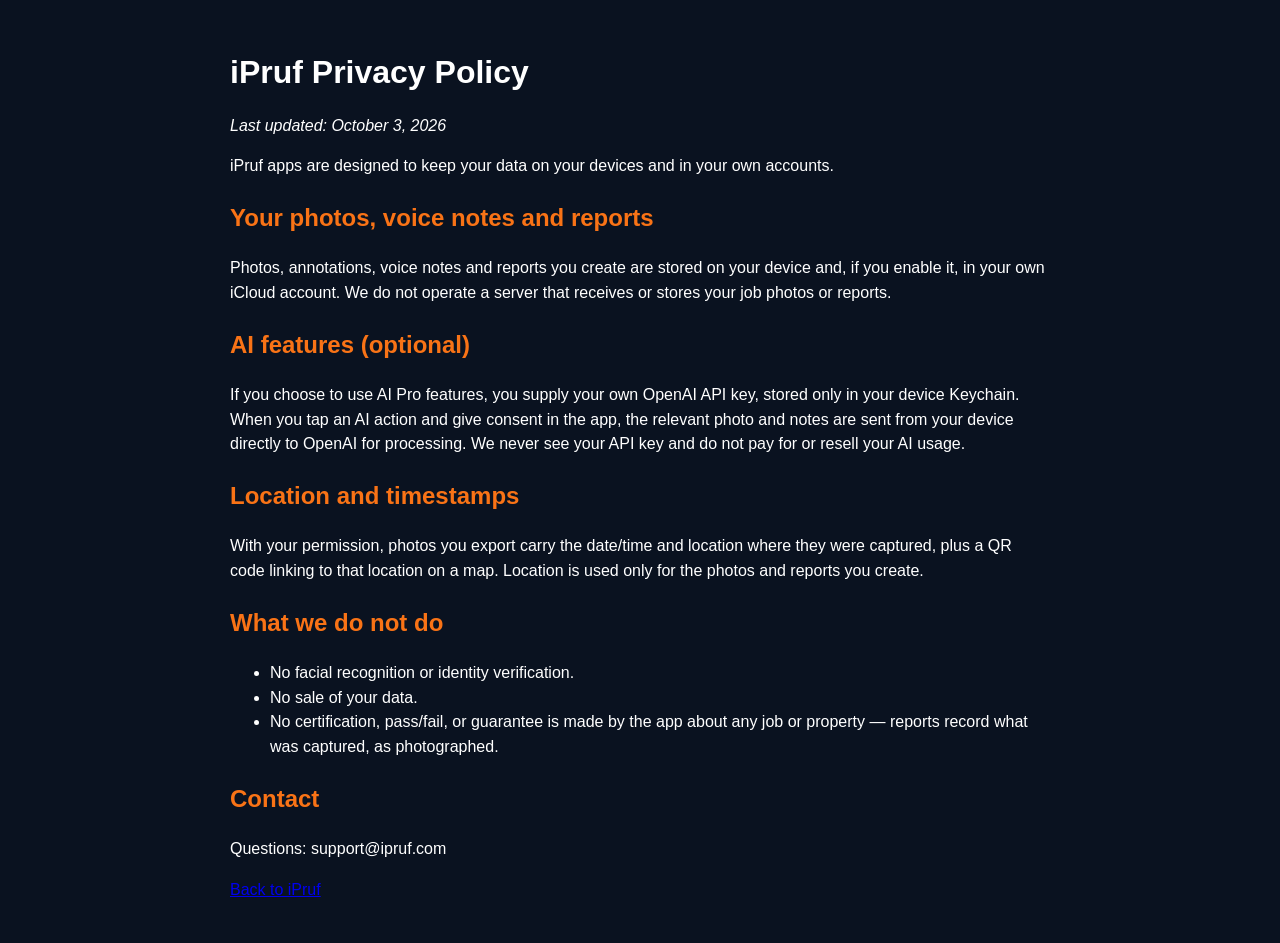
==== ipruf-privacy-policy.html @ 14997281 "iPruf website: landing page, privacy policy, brand assets" ====
<!DOCTYPE html>
<html lang="en">
<head>
<meta charset="UTF-8">
<meta name="viewport" content="width=device-width, initial-scale=1.0">
<title>iPruf — Privacy Policy</title>
<link rel="stylesheet" href="style.css">
</head>
<body>
<section>
<h1>iPruf Privacy Policy</h1>
<p><em>Last updated: October 3, 2026</em></p>
<p>iPruf apps are designed to keep your data on your devices and in your own accounts.</p>
<h2>Your photos, voice notes and reports</h2>
<p>Photos, annotations, voice notes and reports you create are stored on your device and, if you enable it, in your own iCloud account. We do not operate a server that receives or stores your job photos or reports.</p>
<h2>AI features (optional)</h2>
<p>If you choose to use AI Pro features, you supply your own OpenAI API key, stored only in your device Keychain. When you tap an AI action and give consent in the app, the relevant photo and notes are sent from your device directly to OpenAI for processing. We never see your API key and do not pay for or resell your AI usage.</p>
<h2>Location and timestamps</h2>
<p>With your permission, photos you export carry the date/time and location where they were captured, plus a QR code linking to that location on a map. Location is used only for the photos and reports you create.</p>
<h2>What we do not do</h2>
<ul>
<li>No facial recognition or identity verification.</li>
<li>No sale of your data.</li>
<li>No certification, pass/fail, or guarantee is made by the app about any job or property — reports record what was captured, as photographed.</li>
</ul>
<h2>Contact</h2>
<p>Questions: support@ipruf.com</p>
<p><a href="index.html">Back to iPruf</a></p>
</section>
</body>
</html>
---- style.css ----
:root{--ink:#0A1220;--orange:#F97316;--slate:#CBD5E1}
*{box-sizing:border-box}
body{margin:0;font-family:-apple-system,BlinkMacSystemFont,"Segoe UI",Roboto,Helvetica,Arial,sans-serif;background:var(--ink);color:#fff;line-height:1.55}
header{text-align:center;padding:48px 20px 24px}
.logo{max-width:720px;width:92%;height:auto;border-radius:16px}
h1{font-size:2rem;margin:24px 0 8px}
.sub{color:var(--slate);font-size:1.1rem}
.price{color:var(--orange);font-size:1.05rem}
section{max-width:860px;margin:0 auto;padding:24px 20px}
h2{color:var(--orange)}
.steps li,.apps .app{margin:10px 0}
.apps{display:grid;grid-template-columns:repeat(auto-fit,minmax(220px,1fr));gap:14px}
.app{border-radius:14px;padding:16px;background:#111c30}
.app h3{margin:0 0 6px}
.contractor{border-top:6px solid #EA580C}.service{border-top:6px solid #2563EB}.roof{border-top:6px solid #925F39}.cleaning{border-top:6px solid #16A34A}.property{border-top:6px solid #9333EA}
.note{color:var(--slate)}
footer{text-align:center;padding:32px 20px 48px;color:var(--slate)}
footer a{color:var(--orange)}
.small{font-size:.85rem}
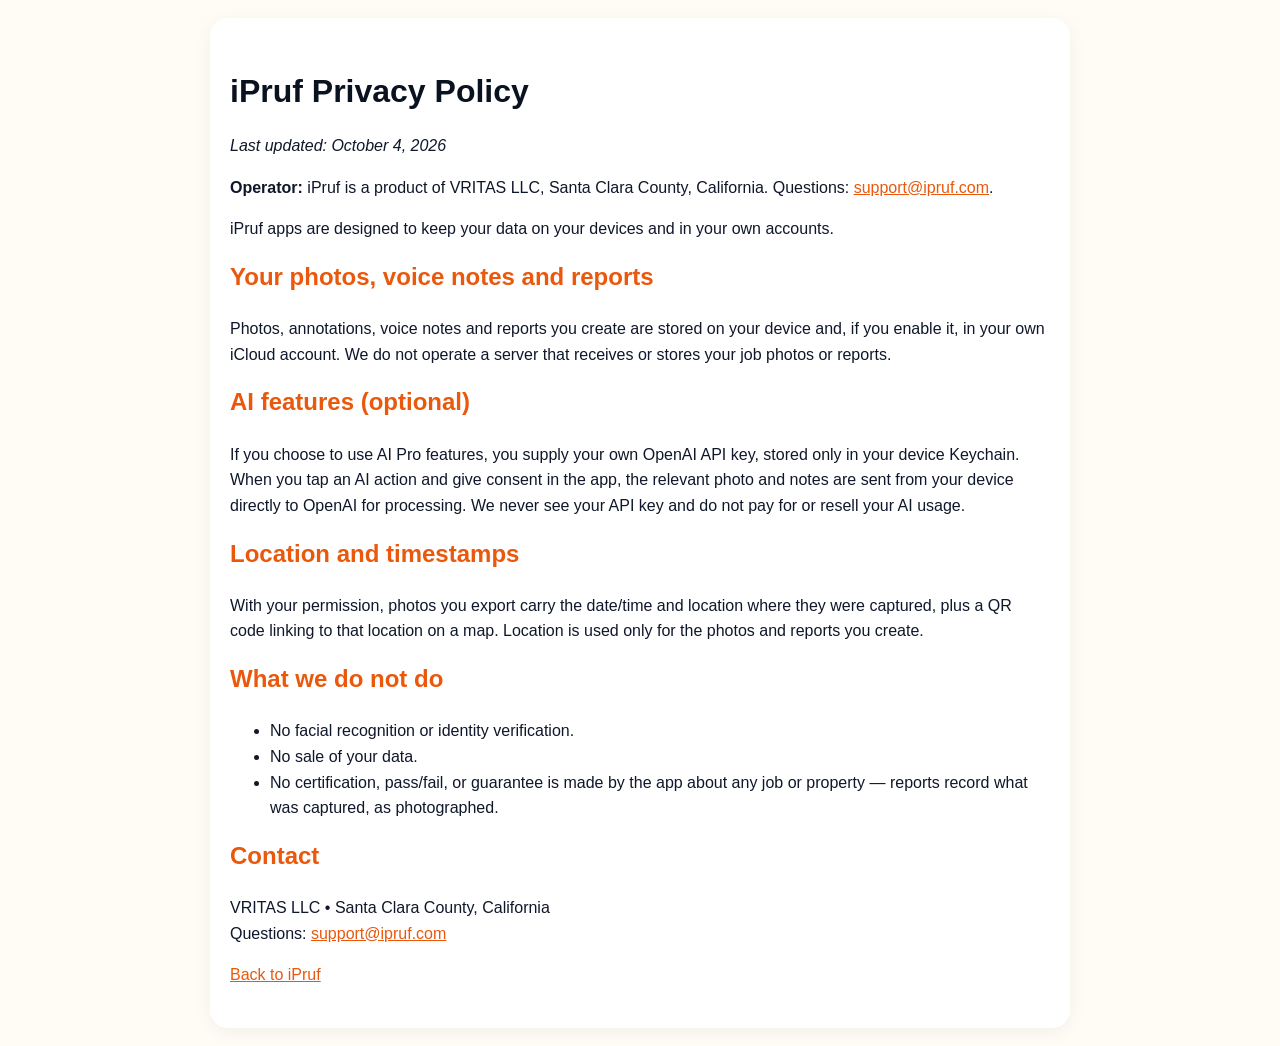
==== commit c7155de7: "Add legitimacy and company contact signals across site" ====
--- a/ipruf-privacy-policy.html
+++ b/ipruf-privacy-policy.html
@@ -9,7 +9,8 @@
 <body>
 <section>
 <h1>iPruf Privacy Policy</h1>
-<p><em>Last updated: October 3, 2026</em></p>
+<p><em>Last updated: October 4, 2026</em></p>
+<p><strong>Operator:</strong> iPruf is a product of VRITAS LLC, Santa Clara County, California. Questions: <a href="mailto:support@ipruf.com">support@ipruf.com</a>.</p>
 <p>iPruf apps are designed to keep your data on your devices and in your own accounts.</p>
 <h2>Your photos, voice notes and reports</h2>
 <p>Photos, annotations, voice notes and reports you create are stored on your device and, if you enable it, in your own iCloud account. We do not operate a server that receives or stores your job photos or reports.</p>
@@ -24,7 +25,7 @@
 <li>No certification, pass/fail, or guarantee is made by the app about any job or property — reports record what was captured, as photographed.</li>
 </ul>
 <h2>Contact</h2>
-<p>Questions: support@ipruf.com</p>
+<p>VRITAS LLC • Santa Clara County, California<br>Questions: <a href="mailto:support@ipruf.com">support@ipruf.com</a></p>
 <p><a href="index.html">Back to iPruf</a></p>
 </section>
 </body>
--- a/style.css
+++ b/style.css
@@ -1,19 +1,52 @@
-:root{--ink:#0A1220;--orange:#F97316;--slate:#CBD5E1}
+:root{--ink:#0A1220;--orange:#F97316;--orange-dark:#EA580C;--bg:#FFFBF5;--card:#FFFFFF;--slate:#475569;--mist:#ECFDF5}
 *{box-sizing:border-box}
-body{margin:0;font-family:-apple-system,BlinkMacSystemFont,"Segoe UI",Roboto,Helvetica,Arial,sans-serif;background:var(--ink);color:#fff;line-height:1.55}
-header{text-align:center;padding:48px 20px 24px}
-.logo{max-width:720px;width:92%;height:auto;border-radius:16px}
-h1{font-size:2rem;margin:24px 0 8px}
+body{margin:0;font-family:-apple-system,BlinkMacSystemFont,"Segoe UI",Roboto,Helvetica,Arial,sans-serif;background:var(--bg);color:#0f172a;line-height:1.6}
+header{text-align:center;padding:48px 20px 24px;background:linear-gradient(180deg,#FFFBF5,#FFF7ED)}
+.logo{max-width:720px;width:92%;height:auto;border-radius:16px;box-shadow:0 8px 30px rgba(15,23,42,.08)}
+h1{font-size:2rem;margin:24px 0 8px;color:var(--ink)}
 .sub{color:var(--slate);font-size:1.1rem}
-.price{color:var(--orange);font-size:1.05rem}
-section{max-width:860px;margin:0 auto;padding:24px 20px}
-h2{color:var(--orange)}
+.price{color:var(--orange-dark);font-size:1.05rem}
+section{max-width:860px;margin:18px auto;padding:24px 20px;background:var(--card);border-radius:18px;box-shadow:0 4px 18px rgba(15,23,42,.05)}
+h2{color:var(--orange-dark);margin-top:0}
 .steps li,.apps .app{margin:10px 0}
 .apps{display:grid;grid-template-columns:repeat(auto-fit,minmax(220px,1fr));gap:14px}
-.app{border-radius:14px;padding:16px;background:#111c30}
-.app h3{margin:0 0 6px}
+.app{border-radius:14px;padding:16px;background:var(--mist)}
+.app h3{margin:0 0 6px;color:var(--ink)}
+.app p{color:var(--slate)}
 .contractor{border-top:6px solid #EA580C}.service{border-top:6px solid #2563EB}.roof{border-top:6px solid #925F39}.cleaning{border-top:6px solid #16A34A}.property{border-top:6px solid #9333EA}
 .note{color:var(--slate)}
-footer{text-align:center;padding:32px 20px 48px;color:var(--slate)}
-footer a{color:var(--orange)}
+footer{text-align:center;padding:32px 20px 48px;color:var(--slate);background:#FFFBF5}
+footer a{color:var(--orange-dark)}
 .small{font-size:.85rem}
+a{color:var(--orange-dark)}
+.topnav{text-align:center;padding:12px 20px;background:#fff}
+.topnav a{color:var(--orange-dark);text-decoration:none;font-weight:600}
+.hero-video{width:100%;max-width:860px;border-radius:16px;border:2px solid var(--orange);background:#000}
+.steps-grid{display:grid;grid-template-columns:repeat(auto-fit,minmax(220px,1fr));gap:12px;margin-top:16px}
+.steps-grid img,.gallery img{width:100%;height:auto;border-radius:12px;display:block}
+.gallery{display:grid;grid-template-columns:repeat(auto-fit,minmax(260px,1fr));gap:16px}
+.gallery a{color:var(--ink);text-decoration:none;background:var(--mist);border-radius:14px;padding:10px}
+.gallery span{display:block;text-align:center;padding:10px 4px 4px;color:var(--orange-dark);font-weight:600}
+
+/* Wow enhancements */
+.ba-wrap{position:relative;max-width:860px;margin:18px auto;overflow:hidden;border-radius:16px;box-shadow:0 10px 30px rgba(10,18,32,.12)}
+.ba-wrap img{display:block;width:100%;height:auto}
+.ba-after{position:relative}
+.ba-before{position:absolute;inset:0 auto auto 0;height:100%;overflow:hidden;border-right:3px solid #F97316}
+.ba-before img{width:860px;max-width:none;height:100%;object-fit:cover}
+.ba-wrap input[type=range]{position:absolute;left:4%;right:4%;bottom:14px;width:92%}
+.ba-tag{position:absolute;top:12px;background:rgba(10,18,32,.82);color:#fff;padding:5px 10px;border-radius:999px;font-size:.82rem}
+.before-tag{left:12px}.after-tag{right:12px;background:#F97316}
+.lang-switch{display:flex;gap:8px;justify-content:center;flex-wrap:wrap;margin:14px 0}
+.lang-btn,.finder-btn{border:1px solid #CBD5E1;background:#fff;border-radius:999px;padding:9px 16px;cursor:pointer;font-weight:600}
+.lang-btn.active{background:#0A1220;color:#fff;border-color:#0A1220}
+.report-card{max-width:760px;margin:0 auto;background:#fff;border:1px solid #E2E8F0;border-left:5px solid #F97316;border-radius:12px;padding:18px 20px;text-align:left;box-shadow:0 6px 20px rgba(10,18,32,.06)}
+.report-label{font-weight:700;color:#0A1220;margin-top:0}
+.finder-grid{display:flex;flex-wrap:wrap;gap:8px;justify-content:center;max-width:860px;margin:16px auto}
+.finder-result{font-size:1.05rem}
+.calc-grid{display:grid;grid-template-columns:repeat(3,1fr);gap:12px;max-width:860px;margin:16px auto}
+.calc-card{background:#fff;border:1px solid #E2E8F0;border-radius:14px;padding:16px}
+.calc-card.save{border-color:#F97316;background:#FFF7ED}
+.calc-num{font-size:1.45rem;font-weight:800;color:#0A1220}
+#pricing-calc input[type=range]{width:min(520px,90%)}
+@media(max-width:700px){.calc-grid{grid-template-columns:1fr}.ba-before img{width:100vw}}
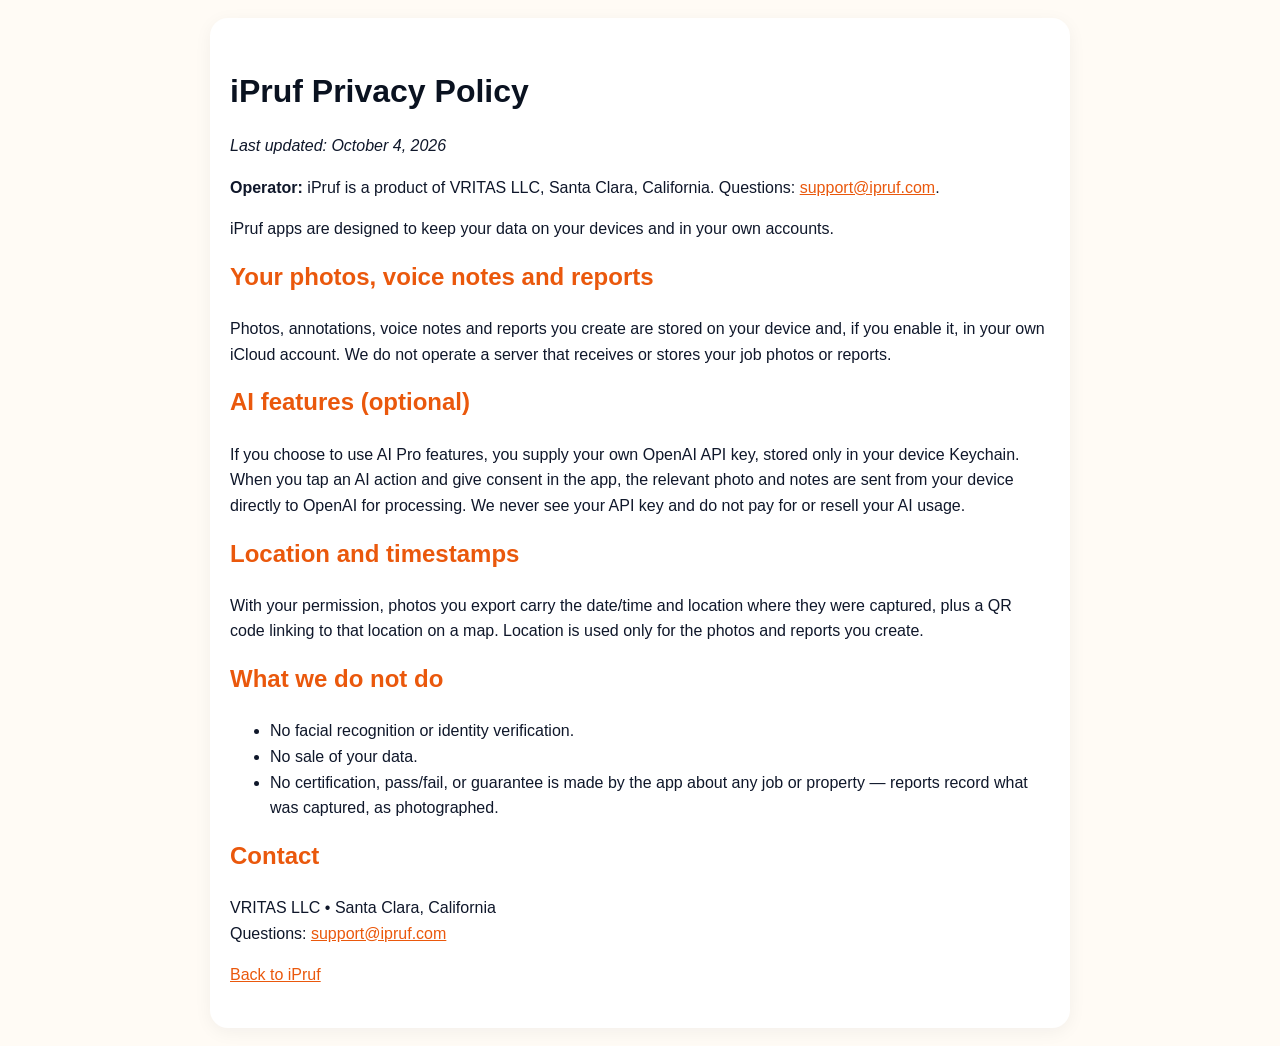
==== commit add98ebf: "Use Santa Clara, California in company location" ====
--- a/ipruf-privacy-policy.html
+++ b/ipruf-privacy-policy.html
@@ -10,7 +10,7 @@
 <section>
 <h1>iPruf Privacy Policy</h1>
 <p><em>Last updated: October 4, 2026</em></p>
-<p><strong>Operator:</strong> iPruf is a product of VRITAS LLC, Santa Clara County, California. Questions: <a href="mailto:support@ipruf.com">support@ipruf.com</a>.</p>
+<p><strong>Operator:</strong> iPruf is a product of VRITAS LLC, Santa Clara, California. Questions: <a href="mailto:support@ipruf.com">support@ipruf.com</a>.</p>
 <p>iPruf apps are designed to keep your data on your devices and in your own accounts.</p>
 <h2>Your photos, voice notes and reports</h2>
 <p>Photos, annotations, voice notes and reports you create are stored on your device and, if you enable it, in your own iCloud account. We do not operate a server that receives or stores your job photos or reports.</p>
@@ -25,7 +25,7 @@
 <li>No certification, pass/fail, or guarantee is made by the app about any job or property — reports record what was captured, as photographed.</li>
 </ul>
 <h2>Contact</h2>
-<p>VRITAS LLC • Santa Clara County, California<br>Questions: <a href="mailto:support@ipruf.com">support@ipruf.com</a></p>
+<p>VRITAS LLC • Santa Clara, California<br>Questions: <a href="mailto:support@ipruf.com">support@ipruf.com</a></p>
 <p><a href="index.html">Back to iPruf</a></p>
 </section>
 </body>
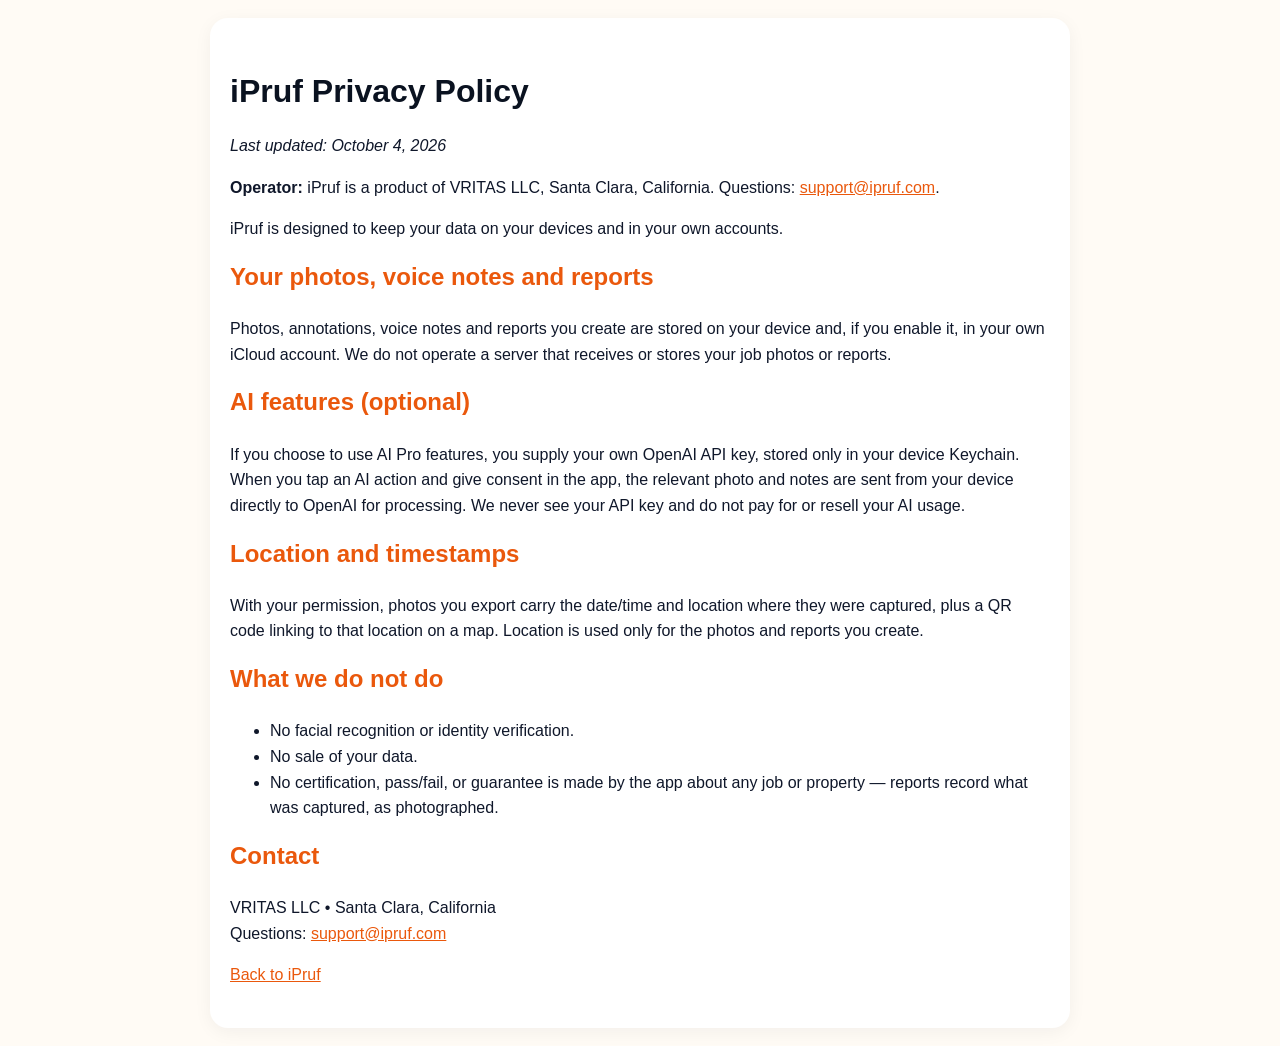
==== commit 7c92cc4e: "One app, nine trades: reframe site from 9 separate apps to one iPruf app with trade templates" ====
--- a/ipruf-privacy-policy.html
+++ b/ipruf-privacy-policy.html
@@ -11,7 +11,7 @@
 <h1>iPruf Privacy Policy</h1>
 <p><em>Last updated: October 4, 2026</em></p>
 <p><strong>Operator:</strong> iPruf is a product of VRITAS LLC, Santa Clara, California. Questions: <a href="mailto:support@ipruf.com">support@ipruf.com</a>.</p>
-<p>iPruf apps are designed to keep your data on your devices and in your own accounts.</p>
+<p>iPruf is designed to keep your data on your devices and in your own accounts.</p>
 <h2>Your photos, voice notes and reports</h2>
 <p>Photos, annotations, voice notes and reports you create are stored on your device and, if you enable it, in your own iCloud account. We do not operate a server that receives or stores your job photos or reports.</p>
 <h2>AI features (optional)</h2>
--- a/style.css
+++ b/style.css
@@ -50,3 +50,13 @@
 .calc-num{font-size:1.45rem;font-weight:800;color:#0A1220}
 #pricing-calc input[type=range]{width:min(520px,90%)}
 @media(max-width:700px){.calc-grid{grid-template-columns:1fr}.ba-before img{width:100vw}}
+
+/* App grid symmetry: equal-height cards in a clean 3x3 layout */
+.apps{grid-auto-rows:1fr;align-items:stretch}
+.apps .app{margin:0;height:100%;display:flex;flex-direction:column}
+@media(min-width:901px){.apps{grid-template-columns:repeat(3,1fr)}}
+@media(max-width:900px) and (min-width:561px){.apps{grid-template-columns:repeat(2,1fr)}}
+@media(max-width:560px){.apps{grid-template-columns:1fr}}
+
+/* Missing card accents for Tier-1 apps */
+.site{border-top:6px solid #334155}.delivery{border-top:6px solid #0D9488}.serve{border-top:6px solid #CA8A04}.punch{border-top:6px solid #DB2777}
